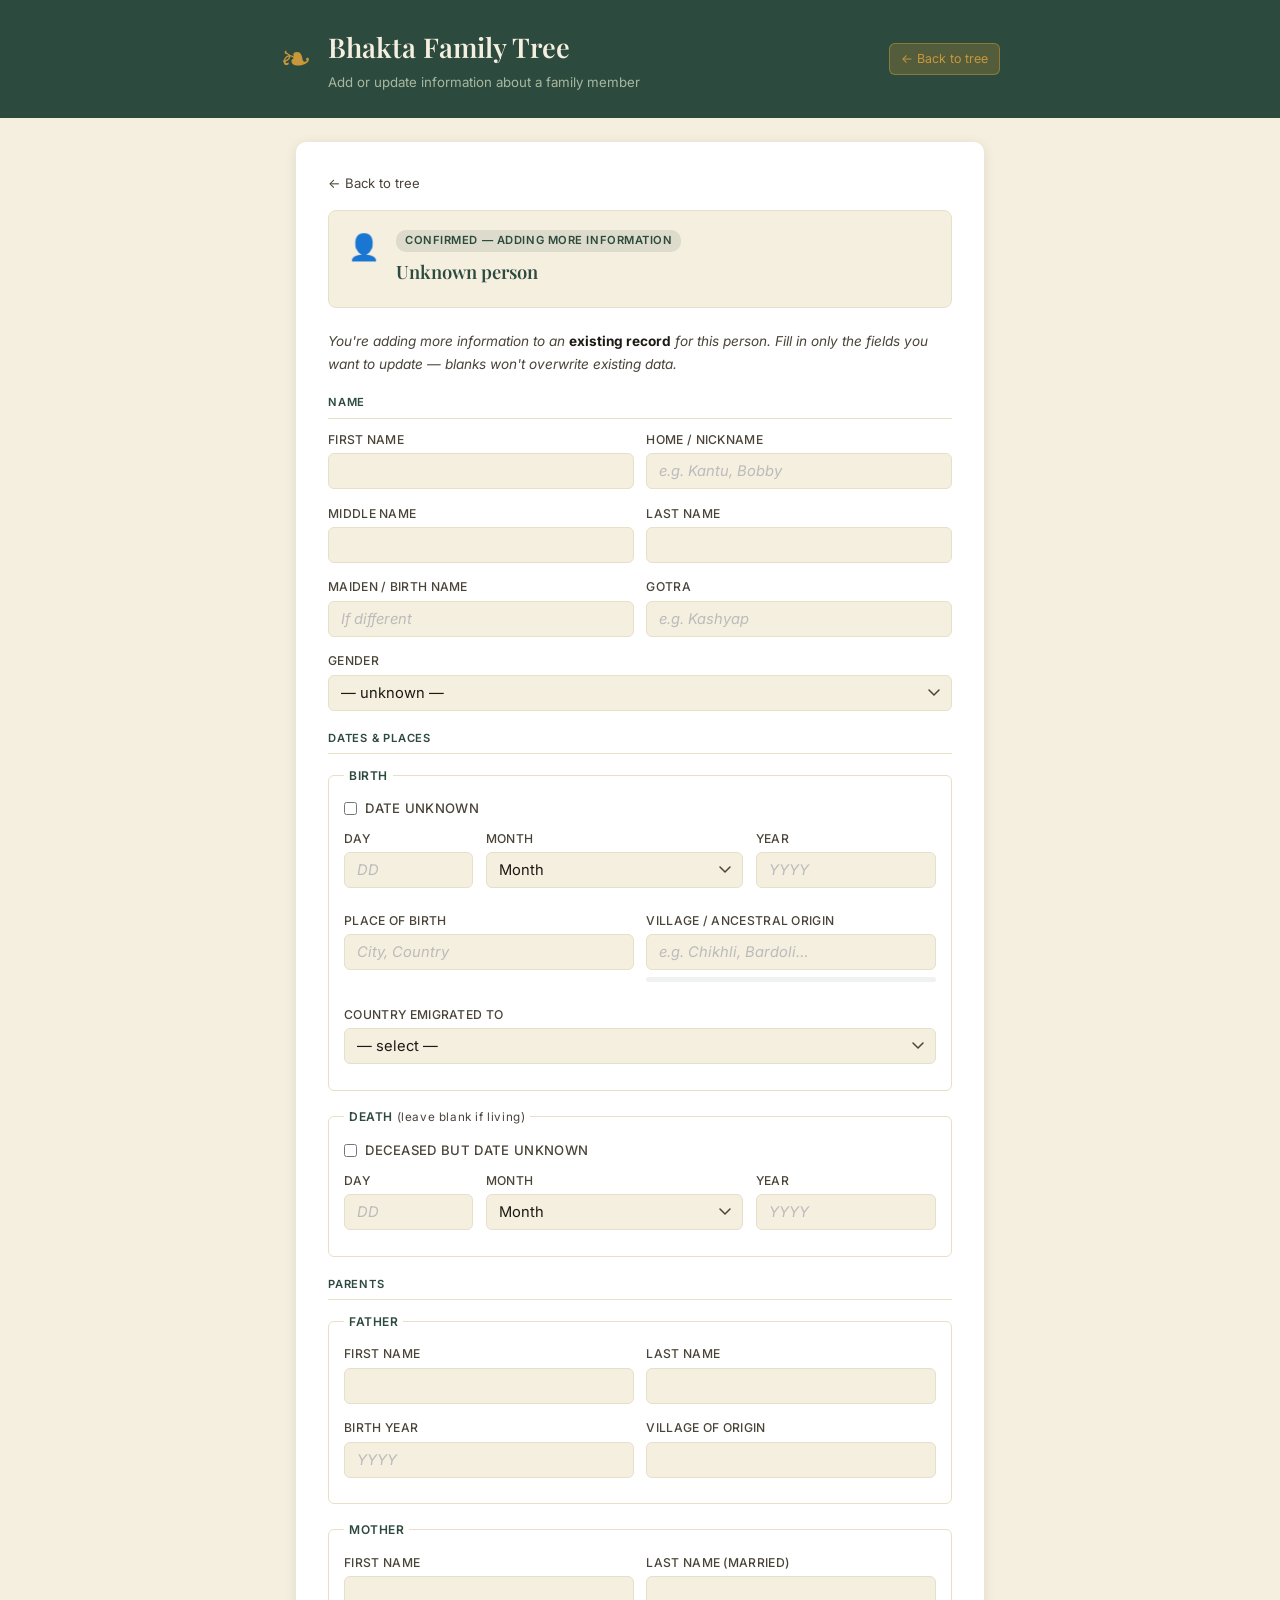
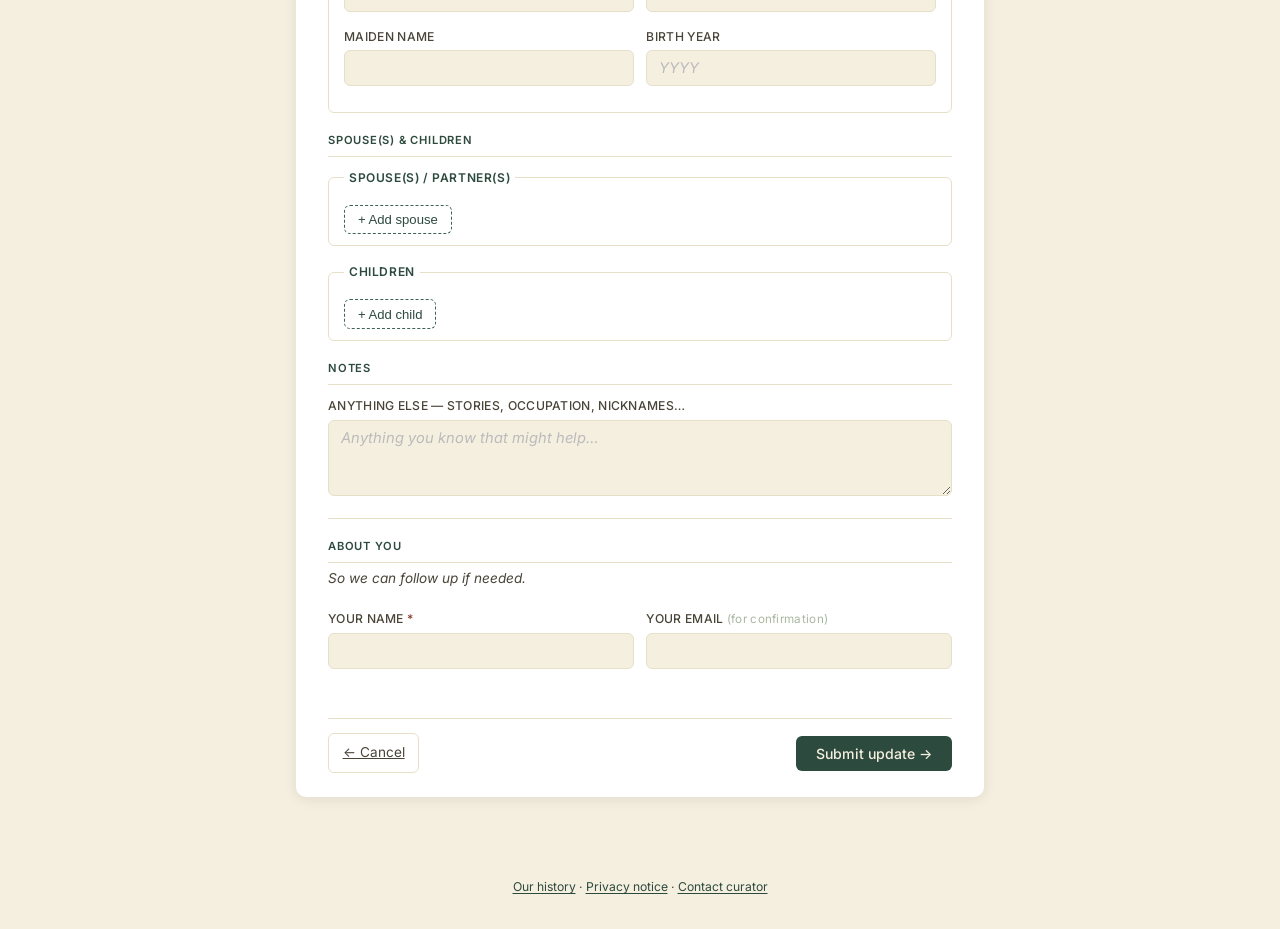
==== add.html @ 4491ba16 "update viewer features" ====
<!DOCTYPE html>
<html lang="en">
<head>
  <meta charset="UTF-8"/>
  <meta name="viewport" content="width=device-width,initial-scale=1.0"/>
  <title>Add Information — Bhakta Family Tree</title>
  <link rel="preconnect" href="https://fonts.googleapis.com"/>
  <link href="https://fonts.googleapis.com/css2?family=Playfair+Display:wght@400;600&family=Inter:wght@300;400;500&display=swap" rel="stylesheet"/>
  <link rel="stylesheet" href="css/style.css"/>
  <style>
    /* ── Add page overrides ── */
    .node-card {
      background: var(--parchment);
      border: 1px solid var(--parchment-d);
      border-radius: 8px;
      padding: 1rem 1.2rem;
      margin-bottom: 1.4rem;
      display: flex;
      align-items: flex-start;
      gap: 1rem;
    }
    .node-card-icon { font-size: 1.6rem; color: var(--gold); flex-shrink: 0; }
    .node-card-name {
      font-family: 'Playfair Display', serif;
      font-size: 1.15rem;
      font-weight: 600;
      color: var(--forest);
      margin-bottom: .25rem;
    }
    .node-card-meta { font-size: .8rem; color: var(--ink-soft); line-height: 1.6; }
    .node-card-badge {
      display: inline-block;
      font-size: .7rem;
      font-weight: 600;
      letter-spacing: .05em;
      text-transform: uppercase;
      padding: .15rem .55rem;
      border-radius: 10px;
      margin-bottom: .3rem;
    }
    .badge-stub     { background: var(--parchment-d); color: var(--ink-soft); }
    .badge-confirmed{ background: rgba(45,74,62,.12); color: var(--forest); }
    .section-intro {
      font-size: .85rem;
      color: var(--ink-soft);
      margin-bottom: 1.2rem;
      line-height: 1.65;
      font-style: italic;
    }
    .section-intro strong { color: var(--ink); font-style: normal; }
    .already-known {
      background: rgba(45,74,62,.05);
      border: 1px solid rgba(45,74,62,.15);
      border-radius: var(--radius);
      padding: .7rem .9rem;
      margin-bottom: 1.2rem;
      font-size: .8rem;
      color: var(--ink-soft);
    }
    .already-known .ak-title {
      font-size: .7rem;
      font-weight: 600;
      letter-spacing: .06em;
      text-transform: uppercase;
      color: var(--forest);
      margin-bottom: .4rem;
    }
    .ak-row { display: flex; gap: .5rem; margin-top: .2rem; }
    .ak-label { color: var(--mist); flex-shrink: 0; min-width: 80px; }
    .ak-val { color: var(--ink); }
    .submitter-section {
      border-top: 1px solid var(--parchment-d);
      margin-top: 1.4rem;
      padding-top: 1.2rem;
    }
    .section-divider {
      font-size: .7rem;
      font-weight: 600;
      letter-spacing: .07em;
      text-transform: uppercase;
      color: var(--forest);
      margin: 1.2rem 0 .7rem;
      padding-bottom: .35rem;
      border-bottom: 1px solid var(--parchment-d);
    }
    .back-link {
      display: inline-flex;
      align-items: center;
      gap: .4rem;
      font-size: .82rem;
      color: var(--ink-soft);
      text-decoration: none;
      margin-bottom: 1rem;
    }
    .back-link:hover { color: var(--forest); }
    .success-panel { text-align: center; padding: 3rem 1.5rem; }
    .success-glyph { font-size: 2.5rem; color: var(--gold); margin-bottom: .7rem; }
    .success-panel h2 { font-family: 'Playfair Display', serif; font-size: 1.4rem; color: var(--forest); margin-bottom: .6rem; }
    .success-panel p { color: var(--ink-soft); margin-bottom: 1.4rem; }
  </style>
</head>
<body>

<header class="site-header">
  <div class="header-inner">
    <div class="tree-glyph" aria-hidden="true">❧</div>
    <div class="header-text">
      <h1>Bhakta Family Tree</h1>
      <p class="header-sub">Add or update information about a family member</p>
    </div>
    <a class="btn-history" href="viewer.html">← Back to tree</a>
  </div>
</header>

<main>
<div class="form-shell">

  <!-- ── Main form ── -->
  <div id="phase-form" class="phase active">
    <a class="back-link" href="viewer.html">← Back to tree</a>

    <!-- Node being updated -->
    <div class="node-card" id="nodeCard">
      <div class="node-card-icon">👤</div>
      <div>
        <div id="nodeBadge" class="node-card-badge badge-stub">Stub / inferred</div>
        <div class="node-card-name" id="nodeName">Loading…</div>
        <div class="node-card-meta" id="nodeMeta"></div>
      </div>
    </div>

    <p class="section-intro" id="formIntro">
      Fill in whatever you know. Every field is optional.
      Your submission will be <strong>merged with what's already known</strong> about this person.
    </p>

    <!-- What's already known -->
    <div class="already-known" id="alreadyKnown" hidden>
      <div class="ak-title">Already in the tree</div>
      <div id="akRows"></div>
    </div>

    <form id="addForm" novalidate>

      <!-- Hidden fields carrying node identity -->
      <input type="hidden" id="mergeTargetNodeId"/>
      <input type="hidden" id="mergeTargetName"/>
      <input type="hidden" id="mergeRelKey"/>
      <input type="hidden" id="mergeRelBranch"/>
      <input type="hidden" id="mergeRelGeneration"/>

      <!-- ── Name ── -->
      <div class="section-divider">Name</div>
      <div class="field-row">
        <div class="field-group">
          <label for="aFirst">First name</label>
          <input type="text" id="aFirst" autocomplete="off"/>
        </div>
        <div class="field-group">
          <label for="aAlias">Home / nickname</label>
          <input type="text" id="aAlias" placeholder="e.g. Kantu, Bobby" autocomplete="off"/>
        </div>
      </div>
      <div class="field-row">
        <div class="field-group">
          <label for="aMiddle">Middle name</label>
          <input type="text" id="aMiddle" autocomplete="off"/>
        </div>
        <div class="field-group">
          <label for="aLast">Last name</label>
          <input type="text" id="aLast" autocomplete="off"/>
        </div>
      </div>
      <div class="field-row">
        <div class="field-group">
          <label for="aMaiden">Maiden / birth name</label>
          <input type="text" id="aMaiden" placeholder="If different" autocomplete="off"/>
        </div>
        <div class="field-group">
          <label for="aGotra">Gotra</label>
          <input type="text" id="aGotra" placeholder="e.g. Kashyap" list="gotra-list-add"/>
          <datalist id="gotra-list-add">
            <option value="Kashyap"/><option value="Vasishtha"/><option value="Bharadwaj"/>
            <option value="Atri"/><option value="Vishwamitra"/><option value="Jamadagni"/>
            <option value="Gautama"/><option value="Agastya"/><option value="Gargya"/>
            <option value="Kaundinya"/><option value="Shrivatsa"/><option value="Sandilya"/>
            <option value="Mudgala"/><option value="Shandilya"/><option value="Kapila"/>
          </datalist>
        </div>
      </div>
      <div class="field-group">
        <label for="aGender">Gender</label>
        <select id="aGender">
          <option value="">— unknown —</option>
          <option value="female">Female</option>
          <option value="male">Male</option>
          <option value="nonbinary">Non-binary</option>
          <option value="other">Other</option>
        </select>
      </div>

      <!-- ── Dates & places ── -->
      <div class="section-divider">Dates &amp; places</div>

      <fieldset class="date-fieldset">
        <legend>Birth</legend>
        <div class="unknown-row">
          <label class="unknown-check">
            <input type="checkbox" id="aDobUnknown" onchange="document.getElementById('aDobFields').hidden=this.checked"/>
            Date unknown
          </label>
        </div>
        <div id="aDobFields">
          <div class="field-row triple">
            <div class="field-group"><label>Day</label><input type="number" id="aDobDay" min="1" max="31" placeholder="DD"/></div>
            <div class="field-group"><label>Month</label>
              <select id="aDobMonth"><option value="">Month</option>
                <option value="01">January</option><option value="02">February</option>
                <option value="03">March</option><option value="04">April</option>
                <option value="05">May</option><option value="06">June</option>
                <option value="07">July</option><option value="08">August</option>
                <option value="09">September</option><option value="10">October</option>
                <option value="11">November</option><option value="12">December</option>
              </select>
            </div>
            <div class="field-group"><label>Year</label><input type="number" id="aDobYear" min="1800" max="2025" placeholder="YYYY"/></div>
          </div>
          <div class="field-row" style="margin-top:.5rem">
            <div class="field-group">
              <label>Place of birth</label>
              <input type="text" id="aBirthPlace" placeholder="City, Country"/>
            </div>
            <div class="field-group">
              <label>Village / ancestral origin</label>
              <input type="text" id="aVillageOrigin" placeholder="e.g. Chikhli, Bardoli…" autocomplete="off"/>
              <span id="aVillageOrigin-hint" class="village-hint" hidden></span>
            </div>
          </div>
          <div class="field-group" style="margin-top:.5rem">
            <label>Country emigrated to</label>
            <select id="aCountryEmigrated">
              <option value="">— select —</option>
              <optgroup label="Bhakta family countries">
                <option value="India">India (stayed / returned)</option>
                <option value="Kenya">Kenya</option>
                <option value="Uganda">Uganda</option>
                <option value="Tanzania">Tanzania</option>
                <option value="Zambia">Zambia</option>
                <option value="Malawi">Malawi</option>
                <option value="Zimbabwe">Zimbabwe</option>
                <option value="Mozambique">Mozambique</option>
                <option value="South Africa">South Africa</option>
                <option value="United Kingdom">United Kingdom</option>
                <option value="United States">United States</option>
                <option value="Canada">Canada</option>
                <option value="Australia">Australia</option>
                <option value="New Zealand">New Zealand</option>
              </optgroup>
              <optgroup label="Other">
                <option value="Myanmar">Myanmar (Burma)</option>
                <option value="Fiji">Fiji</option>
                <option value="Trinidad and Tobago">Trinidad and Tobago</option>
                <option value="Guyana">Guyana</option>
                <option value="Panama">Panama</option>
                <option value="Other">Other (add in notes)</option>
              </optgroup>
            </select>
          </div>
        </div>
      </fieldset>

      <fieldset class="date-fieldset">
        <legend>Death <span class="legend-hint">(leave blank if living)</span></legend>
        <div class="unknown-row">
          <label class="unknown-check">
            <input type="checkbox" id="aDodUnknown" onchange="document.getElementById('aDodFields').hidden=this.checked"/>
            Deceased but date unknown
          </label>
        </div>
        <div id="aDodFields">
          <div class="field-row triple">
            <div class="field-group"><label>Day</label><input type="number" id="aDodDay" min="1" max="31" placeholder="DD"/></div>
            <div class="field-group"><label>Month</label>
              <select id="aDodMonth"><option value="">Month</option>
                <option value="01">January</option><option value="02">February</option>
                <option value="03">March</option><option value="04">April</option>
                <option value="05">May</option><option value="06">June</option>
                <option value="07">July</option><option value="08">August</option>
                <option value="09">September</option><option value="10">October</option>
                <option value="11">November</option><option value="12">December</option>
              </select>
            </div>
            <div class="field-group"><label>Year</label><input type="number" id="aDodYear" min="1800" max="2025" placeholder="YYYY"/></div>
          </div>
        </div>
      </fieldset>

      <!-- ── Parents ── -->
      <div class="section-divider">Parents</div>
      <fieldset class="rel-fieldset">
        <legend>Father</legend>
        <div class="field-row">
          <div class="field-group"><label>First name</label><input type="text" id="aFatherFirst" autocomplete="off"/></div>
          <div class="field-group"><label>Last name</label><input type="text" id="aFatherLast" autocomplete="off"/></div>
        </div>
        <div class="field-row">
          <div class="field-group"><label>Birth year</label><input type="number" id="aFatherDOB" min="1800" max="2010" placeholder="YYYY"/></div>
          <div class="field-group"><label>Village of origin</label><input type="text" id="aFatherVillage" autocomplete="off"/></div>
        </div>
      </fieldset>
      <fieldset class="rel-fieldset">
        <legend>Mother</legend>
        <div class="field-row">
          <div class="field-group"><label>First name</label><input type="text" id="aMotherFirst" autocomplete="off"/></div>
          <div class="field-group"><label>Last name (married)</label><input type="text" id="aMotherLast" autocomplete="off"/></div>
        </div>
        <div class="field-row">
          <div class="field-group"><label>Maiden name</label><input type="text" id="aMotherMaiden" autocomplete="off"/></div>
          <div class="field-group"><label>Birth year</label><input type="number" id="aMotherDOB" min="1800" max="2010" placeholder="YYYY"/></div>
        </div>
      </fieldset>

      <!-- ── Spouse & children ── -->
      <div class="section-divider">Spouse(s) &amp; children</div>
      <fieldset class="rel-fieldset">
        <legend>Spouse(s) / partner(s)</legend>
        <div id="addSpouseList"></div>
        <button type="button" class="btn-add-rel" onclick="addDynRow('addSpouseList','addSpouse','Spouse name','addSpouseName','addSpouseDOB')">+ Add spouse</button>
      </fieldset>
      <fieldset class="rel-fieldset">
        <legend>Children</legend>
        <div id="addChildList"></div>
        <button type="button" class="btn-add-rel" onclick="addDynRow('addChildList','addChild',' Child\'s name','addChildName','addChildDOB')">+ Add child</button>
      </fieldset>

      <!-- ── Notes ── -->
      <div class="section-divider">Notes</div>
      <div class="field-group">
        <label for="aNotes">Anything else — stories, occupation, nicknames…</label>
        <textarea id="aNotes" rows="3" placeholder="Anything you know that might help…"></textarea>
      </div>

      <!-- ── Submitter ── -->
      <div class="submitter-section">
        <div class="section-divider" style="margin-top:0">About you</div>
        <p class="section-intro" style="margin-top:-.4rem">So we can follow up if needed.</p>
        <div class="field-row">
          <div class="field-group">
            <label for="aSubmitterName">Your name <span class="req">*</span></label>
            <input type="text" id="aSubmitterName" autocomplete="name"/>
            <span class="field-error" id="aSubmitterNameErr"></span>
          </div>
          <div class="field-group">
            <label for="aSubmitterEmail">Your email <span class="hint-label">(for confirmation)</span></label>
            <input type="email" id="aSubmitterEmail" autocomplete="email"/>
          </div>
        </div>
      </div>

      <div class="phase-nav" style="margin-top:1.2rem">
        <a class="btn-ghost" href="viewer.html">← Cancel</a>
        <button type="button" class="btn-primary" onclick="submitUpdate()">Submit update →</button>
      </div>

    </form>
  </div>

  <!-- ── Submitting ── -->
  <div id="phase-submitting" class="phase" hidden>
    <div class="submitting-inner">
      <div class="spinner"></div>
      <p>Sending update…</p>
    </div>
  </div>

  <!-- ── Success ── -->
  <div id="phase-success" class="phase" hidden>
    <div class="success-panel">
      <div class="success-glyph">✦</div>
      <h2>Update submitted</h2>
      <p id="successMsg">Your information will be merged into the tree on the next sync.</p>
      <div style="display:flex;gap:.6rem;justify-content:center;flex-wrap:wrap">
        <a class="btn-primary" href="viewer.html">Back to tree</a>
        <button class="btn-secondary" onclick="resetForm()">Add another update</button>
      </div>
    </div>
  </div>

</div>
</main>

<footer class="site-footer">
  <p>
    <a href="history.html" target="_blank" rel="noopener">Our history</a> ·
    <a href="PRIVACY.md" target="_blank" rel="noopener">Privacy notice</a> ·
    <a href="mailto:bhakta.family.tree@gmail.com">Contact curator</a>
  </p>
</footer>

<script src="js/relations.js"></script>
<script src="js/villages.js"></script>
<script src="js/storage.js"></script>
<script>
// ── Parse URL params ──────────────────────────────────────────
const params = new URLSearchParams(window.location.search);
const NODE_ID   = params.get('node')   || '';
const NODE_NAME = params.get('name')   || '';
const NODE_DOB  = params.get('dob')    || '';
const NODE_VILLAGE = params.get('village') || '';
const NODE_BRANCH  = params.get('branch')  || '';
const NODE_REL     = params.get('rel')     || '';
const NODE_GEN     = params.get('gen')     || '';
const IS_STUB   = params.get('stub')   === '1';

// ── Phase helpers ─────────────────────────────────────────────
function showPhase(id) {
  document.querySelectorAll('.phase').forEach(p => { p.hidden = true; p.classList.remove('active'); });
  const el = document.getElementById(id);
  el.hidden = false; el.classList.add('active');
  window.scrollTo({ top: 0, behavior: 'smooth' });
}

// ── Init ──────────────────────────────────────────────────────
window.addEventListener('DOMContentLoaded', () => {
  // Set hidden fields
  document.getElementById('mergeTargetNodeId').value   = NODE_ID;
  document.getElementById('mergeTargetName').value     = NODE_NAME;
  document.getElementById('mergeRelKey').value         = NODE_REL;
  document.getElementById('mergeRelBranch').value      = NODE_BRANCH;
  document.getElementById('mergeRelGeneration').value  = NODE_GEN;

  // Node card
  const nameEl = document.getElementById('nodeName');
  nameEl.textContent = NODE_NAME || 'Unknown person';
  const badge = document.getElementById('nodeBadge');
  if (IS_STUB) {
    badge.textContent = 'Stub — inferred from other submissions';
    badge.className   = 'node-card-badge badge-stub';
  } else {
    badge.textContent = 'Confirmed — adding more information';
    badge.className   = 'node-card-badge badge-confirmed';
  }

  // Meta line
  const metaParts = [];
  if (NODE_DOB)    metaParts.push(`b. ${NODE_DOB}`);
  if (NODE_VILLAGE) metaParts.push(NODE_VILLAGE);
  if (NODE_BRANCH)  metaParts.push(NODE_BRANCH + ' side');
  document.getElementById('nodeMeta').textContent = metaParts.join(' · ');

  // Already known panel
  const akRows = [];
  if (NODE_DOB)     akRows.push(['Born', NODE_DOB]);
  if (NODE_VILLAGE) akRows.push(['Village', NODE_VILLAGE]);
  if (NODE_BRANCH)  akRows.push(['Branch', NODE_BRANCH]);
  if (akRows.length) {
    const container = document.getElementById('akRows');
    akRows.forEach(([label, val]) => {
      const row = document.createElement('div');
      row.className = 'ak-row';
      row.innerHTML = `<span class="ak-label">${label}</span><span class="ak-val">${val}</span>`;
      container.appendChild(row);
    });
    document.getElementById('alreadyKnown').hidden = false;
  }

  // Intro text
  document.getElementById('formIntro').innerHTML = IS_STUB
    ? `This person was <strong>inferred</strong> from another submission — fill in what you know to confirm them in the tree.`
    : `You're adding more information to an <strong>existing record</strong> for ${NODE_NAME || 'this person'}. Fill in only the fields you want to update — blanks won't overwrite existing data.`;

  // Pre-fill name from URL
  if (NODE_NAME) {
    const parts = NODE_NAME.trim().split(' ');
    if (parts.length >= 2) {
      document.getElementById('aFirst').value = parts[0];
      document.getElementById('aLast').value  = parts[parts.length - 1];
      if (parts.length === 3) document.getElementById('aMiddle').value = parts[1];
    } else {
      document.getElementById('aFirst').value = NODE_NAME;
    }
  }

  // Village autocomplete
  const vEl = document.getElementById('aVillageOrigin');
  if (vEl && typeof attachVillageAutocomplete === 'function') {
    attachVillageAutocomplete(vEl);
  }
});

// ── Dynamic rows ──────────────────────────────────────────────
let dynCounters = {};
function addDynRow(listId, prefix, placeholder, nameField, dobField) {
  dynCounters[prefix] = (dynCounters[prefix] || 0) + 1;
  const rowId = `${prefix}-${dynCounters[prefix]}`;
  const row = document.createElement('div');
  row.className = 'dyn-row'; row.id = rowId;
  row.innerHTML = `
    <div class="field-group"><label>Full name</label>
      <input type="text" name="${nameField}[]" placeholder="${placeholder}"/></div>
    <div class="field-group"><label>Birth year</label>
      <input type="number" name="${dobField}[]" min="1800" max="2025" placeholder="YYYY"/></div>
    <button type="button" class="btn-remove-rel"
      onclick="document.getElementById('${rowId}').remove()" aria-label="Remove">✕</button>`;
  document.getElementById(listId).appendChild(row);
}

// ── Collect & submit ──────────────────────────────────────────
function v(id) { return (document.getElementById(id)?.value || '').trim(); }

function buildDate(day, month, year) {
  if (!year) return '';
  if (month && day) return `${String(day).padStart(2,'0')}/${month}/${year}`;
  if (month) return `${month}/${year}`;
  return year;
}

function collectSpouses() {
  return Array.from(document.querySelectorAll('[name="addSpouseName[]"]'))
    .map((el, i) => ({ name: el.value.trim()||null, dob: document.querySelectorAll('[name="addSpouseDOB[]"]')[i]?.value.trim()||null }))
    .filter(s => s.name || s.dob);
}

function collectChildren() {
  return Array.from(document.querySelectorAll('[name="addChildName[]"]'))
    .map((el, i) => ({ name: el.value.trim()||null, dob: document.querySelectorAll('[name="addChildDOB[]"]')[i]?.value.trim()||null }))
    .filter(c => c.name || c.dob);
}

async function submitUpdate() {
  const submitterName = v('aSubmitterName');
  if (!submitterName) {
    document.getElementById('aSubmitterNameErr').textContent = 'Required';
    document.getElementById('aSubmitterName').classList.add('invalid');
    return;
  }
  document.getElementById('aSubmitterNameErr').textContent = '';
  document.getElementById('aSubmitterName').classList.remove('invalid');

  showPhase('phase-submitting');

  const dob = document.getElementById('aDobUnknown').checked
    ? null : buildDate(v('aDobDay'), v('aDobMonth'), v('aDobYear')) || null;
  const dod = document.getElementById('aDodUnknown').checked
    ? null : buildDate(v('aDodDay'), v('aDodMonth'), v('aDodYear')) || null;

  const data = {
    // Merge target — tells collate.py to merge directly
    merge_target_node_id: document.getElementById('mergeTargetNodeId').value,
    merge_target_name:    document.getElementById('mergeTargetName').value,
    is_node_update:       true,

    // Identity
    firstName:    v('aFirst')   || null,
    alias:        v('aAlias')   || null,
    middleName:   v('aMiddle')  || null,
    lastName:     v('aLast')    || null,
    maidenName:   v('aMaiden')  || null,
    gotra:        v('aGotra')   || null,
    gender:       v('aGender')  || null,

    // Relationship context (from URL)
    relationKey:        document.getElementById('mergeRelKey').value || null,
    relationBranch:     document.getElementById('mergeRelBranch').value || null,
    relationGeneration: document.getElementById('mergeRelGeneration').value
                          ? Number(document.getElementById('mergeRelGeneration').value) : null,

    // Dates & places
    dob, dobUnknown: document.getElementById('aDobUnknown').checked,
    birthPlace:   v('aBirthPlace')       || null,
    villageOrigin: v('aVillageOrigin')   || null,
    countryEmigrated: v('aCountryEmigrated') || null,
    dod, dodUnknown: document.getElementById('aDodUnknown').checked,

    // Parents
    father: {
      firstName: v('aFatherFirst') || null,
      lastName:  v('aFatherLast')  || null,
      dob:       v('aFatherDOB')   || null,
      village:   v('aFatherVillage') || null,
    },
    mother: {
      firstName:  v('aMotherFirst')  || null,
      lastName:   v('aMotherLast')   || null,
      maidenName: v('aMotherMaiden') || null,
      dob:        v('aMotherDOB')    || null,
    },

    spouses:  collectSpouses(),
    children: collectChildren(),
    notes:    v('aNotes') || null,

    // Submitter
    submitterName:  submitterName,
    submitterEmail: v('aSubmitterEmail') || null,
    submittedAt:    new Date().toISOString(),
    isStub:         false,

    // Anchor = the node being updated
    anchorFirstName: document.getElementById('mergeTargetName').value.split(' ')[0] || '',
    anchorLastName:  document.getElementById('mergeTargetName').value.split(' ').slice(-1)[0] || '',
  };

  try {
    await submitToSheets(data);
    document.getElementById('successMsg').textContent =
      `Update for ${data.merge_target_name || 'this person'} received. It will be merged into the tree on the next sync.`;
    showPhase('phase-success');
  } catch(e) {
    alert('Something went wrong — please try again.\n\n' + e.message);
    showPhase('phase-form');
  }
}

function resetForm() {
  window.location.href = 'add.html';
}
</script>
</body>
</html>
---- css/style.css ----
/* Family Tree v4 — Full stylesheet */
:root {
  --parchment:#F5EFE0; --parchment-d:#E8DFC8;
  --ink:#1C1A14; --ink-soft:#4A4438;
  --forest:#2D4A3E; --forest-l:#3D6254;
  --rust:#8B3A2A; --rust-l:#B04E3A;
  --gold:#C8973A; --mist:#A8B8A0;
  --error:#C0392B; --success:#1D9E75;
  --radius:6px; --shadow:0 2px 14px rgba(28,26,20,.09); --t:.17s ease;
}
*,*::before,*::after{box-sizing:border-box;margin:0;padding:0}
body{font-family:'Inter',sans-serif;font-size:15px;line-height:1.6;color:var(--ink);background:var(--parchment);min-height:100vh}

/* Header */
.site-header{background:var(--forest);color:var(--parchment);padding:1.6rem 1.4rem}
.header-inner{max-width:720px;margin:0 auto;display:flex;align-items:center;gap:1rem}
.tree-glyph{font-size:2.4rem;color:var(--gold);flex-shrink:0}
.header-text{flex:1}
h1{font-family:'Playfair Display',serif;font-size:1.7rem;font-weight:600;color:var(--parchment)}
.header-sub{font-size:.83rem;color:var(--mist);margin-top:.15rem}
.btn-lang{background:rgba(255,255,255,.12);border:1px solid rgba(255,255,255,.25);color:var(--parchment);border-radius:var(--radius);padding:.3rem .7rem;font-size:.78rem;cursor:pointer;transition:background var(--t)}
.btn-lang:hover{background:rgba(255,255,255,.2)}
.btn-history{background:rgba(200,151,58,.25);border:1px solid rgba(200,151,58,.5);color:var(--gold);border-radius:var(--radius);padding:.3rem .7rem;font-size:.78rem;text-decoration:none;white-space:nowrap;transition:background var(--t)}
.btn-history:hover{background:rgba(200,151,58,.4)}

/* Shell */
main{max-width:720px;margin:1.5rem auto 4rem;padding:0 1rem}
.form-shell{background:#fff;border-radius:10px;box-shadow:var(--shadow);overflow:hidden}

/* Phases */
.phase{display:none;padding:1.8rem 2rem 1.5rem;animation:fadeIn .2s ease}
.phase.active{display:block}
.phase[hidden]{display:none !important}
@keyframes fadeIn{from{opacity:0;transform:translateY(5px)}to{opacity:1;transform:none}}
.phase-eyebrow{font-size:.7rem;font-weight:500;letter-spacing:.08em;text-transform:uppercase;color:var(--forest);margin-bottom:.3rem}
.phase-title{font-family:'Playfair Display',serif;font-size:1.35rem;font-weight:600;color:var(--ink);margin-bottom:.45rem}
.phase-desc{font-size:.86rem;color:var(--ink-soft);margin-bottom:1.4rem}
.phase-header{margin-bottom:1.3rem}
.phase-nav{display:flex;justify-content:space-between;align-items:center;margin-top:1.6rem;padding-top:.9rem;border-top:.5px solid var(--parchment-d)}

/* Fields */
.field-group{display:flex;flex-direction:column;gap:.25rem;margin-bottom:.9rem}
.field-row{display:grid;grid-template-columns:1fr 1fr;gap:.8rem}
.field-row.triple{grid-template-columns:1fr 2fr 1.4fr}
label{font-size:.76rem;font-weight:500;color:var(--ink-soft);letter-spacing:.025em;text-transform:uppercase}
.hint-label{text-transform:none;font-weight:400;font-size:.73rem;color:var(--mist)}
.req{color:var(--rust)}
.field-hint{font-size:.73rem;color:var(--mist);margin-top:.1rem;font-style:italic}
input[type=text],input[type=email],input[type=number],select,textarea{
  padding:.5rem .75rem;border:1px solid var(--parchment-d);border-radius:var(--radius);
  font-family:'Inter',sans-serif;font-size:.92rem;color:var(--ink);background:var(--parchment);
  transition:border-color var(--t),box-shadow var(--t);width:100%}
input::placeholder,textarea::placeholder{color:#bbb;font-style:italic}
input:focus,select:focus,textarea:focus{outline:none;border-color:var(--forest);box-shadow:0 0 0 3px rgba(45,74,62,.1);background:#fff}
input.invalid{border-color:var(--error)}
.field-error{font-size:.75rem;color:var(--error);min-height:1em}
textarea{resize:vertical;min-height:76px}
select{cursor:pointer;appearance:none;background-image:url("data:image/svg+xml,%3Csvg xmlns='http://www.w3.org/2000/svg' width='12' height='8'%3E%3Cpath d='M1 1l5 5 5-5' stroke='%234A4438' stroke-width='1.5' fill='none' stroke-linecap='round'/%3E%3C/svg%3E");background-repeat:no-repeat;background-position:right .7rem center;padding-right:1.8rem}
fieldset{border:1px solid var(--parchment-d);border-radius:var(--radius);padding:.85rem .95rem .7rem;margin-bottom:1rem}
legend{font-size:.75rem;font-weight:600;text-transform:uppercase;letter-spacing:.05em;color:var(--forest);padding:0 .3rem}
.legend-hint{font-weight:400;text-transform:none;font-size:.73rem;color:var(--ink-soft)}

/* Buttons */
.btn-primary{font-family:'Inter',sans-serif;font-size:.88rem;font-weight:500;padding:.55rem 1.25rem;border-radius:var(--radius);border:none;cursor:pointer;background:var(--forest);color:var(--parchment);transition:background var(--t)}
.btn-primary:hover:not(:disabled){background:var(--forest-l)}
.btn-primary:disabled{opacity:.5;cursor:not-allowed}
.btn-secondary{font-family:'Inter',sans-serif;font-size:.88rem;font-weight:500;padding:.55rem 1.25rem;border-radius:var(--radius);border:1px solid var(--forest);cursor:pointer;background:transparent;color:var(--forest);transition:background var(--t)}
.btn-secondary:hover{background:rgba(45,74,62,.07)}
.btn-ghost{font-family:'Inter',sans-serif;font-size:.85rem;padding:.5rem .85rem;border-radius:var(--radius);border:1px solid var(--parchment-d);cursor:pointer;background:none;color:var(--ink-soft);transition:border-color var(--t),color var(--t)}
.btn-ghost:hover{border-color:var(--forest);color:var(--forest)}
.btn-sm{font-size:.8rem;padding:.36rem .7rem}

/* Anchor card */
.anchor-card{background:var(--parchment);border:1px solid var(--parchment-d);border-radius:8px;padding:1.2rem 1.3rem;margin-bottom:1.3rem}
.mode-toggle{margin-top:1rem}
.toggle-label{font-size:.84rem;color:var(--ink-soft);margin-bottom:.5rem}
.mode-pills{display:flex;gap:.5rem;flex-wrap:wrap}
.mode-pill{font-family:'Inter',sans-serif;font-size:.82rem;font-weight:500;padding:.42rem .95rem;border-radius:20px;border:1px solid var(--parchment-d);background:#fff;color:var(--ink-soft);cursor:pointer;transition:all var(--t)}
.mode-pill.active{background:var(--forest);color:var(--parchment);border-color:var(--forest)}
#proxy-panel{margin-top:.9rem;padding-top:.9rem;border-top:1px dashed var(--parchment-d)}
.proxy-hint{font-size:.82rem;color:var(--ink-soft);margin-bottom:.7rem;font-style:italic}
.self-submit-panel{margin-top:.9rem;padding:.7rem .9rem;background:rgba(45,74,62,.05);border:1px solid rgba(45,74,62,.18);border-radius:var(--radius)}
.self-submit-check{display:flex;align-items:center;gap:.55rem;cursor:pointer;font-size:.88rem;color:var(--ink);font-weight:500}
.self-submit-check input{cursor:pointer;accent-color:var(--forest);width:16px;height:16px;flex-shrink:0}
.self-submit-hint{font-size:.78rem;color:var(--ink-soft);margin-top:.35rem;padding-left:1.5rem;font-style:italic}

/* Session */
.session-header{display:flex;justify-content:space-between;align-items:flex-start;margin-bottom:1.2rem;gap:.8rem}
.session-header-actions{flex-shrink:0;padding-top:.2rem}
.added-tray{margin-bottom:1.1rem}
.tray-label{font-size:.69rem;font-weight:500;letter-spacing:.06em;text-transform:uppercase;color:var(--ink-soft);margin-bottom:.5rem}
.added-list{display:flex;flex-direction:column;gap:.4rem}
.person-chip{display:flex;align-items:center;gap:.7rem;padding:.55rem .8rem;background:var(--parchment);border:1px solid var(--parchment-d);border-radius:var(--radius);font-size:.85rem}
.person-chip.is-stub{opacity:.75;border-style:dashed}
.chip-name{font-weight:500;flex:1}
.chip-stub-label{font-size:.72rem;color:var(--ink-soft);font-style:italic}
.chip-rel{font-size:.75rem;color:var(--forest);background:rgba(45,74,62,.09);padding:.15rem .55rem;border-radius:10px;white-space:nowrap}
.chip-edit{background:none;border:none;cursor:pointer;color:var(--ink-soft);font-size:.78rem;padding:.15rem .35rem;border-radius:4px}
.chip-edit:hover{color:var(--rust)}

/* Stub quick-add */
.stub-quick{margin-bottom:1rem}
.stub-details{border:1px dashed var(--parchment-d);border-radius:var(--radius)}
.stub-summary{padding:.6rem .85rem;font-size:.84rem;color:var(--ink-soft);cursor:pointer;list-style:none;user-select:none}
.stub-summary::-webkit-details-marker{display:none}
.stub-body{padding:.7rem .85rem;border-top:1px dashed var(--parchment-d)}
.stub-hint{font-size:.8rem;color:var(--ink-soft);margin-bottom:.7rem;font-style:italic}
.stub-row{display:flex;gap:.6rem;align-items:flex-end;flex-wrap:wrap}

/* Add prompt */
.add-prompt{border:1.5px dashed var(--parchment-d);border-radius:8px;padding:1.4rem;text-align:center;margin-bottom:1.1rem}
.add-prompt-text{font-size:.88rem;color:var(--ink-soft);margin-bottom:.8rem}
.btn-add-person{font-family:'Inter',sans-serif;font-size:.9rem;font-weight:500;padding:.58rem 1.3rem;border-radius:var(--radius);border:none;cursor:pointer;background:var(--rust);color:#fff;transition:background var(--t)}
.btn-add-person:hover{background:var(--rust-l)}

/* Sub-sections */
.progress-bar{height:3px;background:var(--parchment-d);margin-bottom:1.3rem}
.progress-fill{height:100%;background:linear-gradient(90deg,var(--forest),var(--gold));width:20%;transition:width .3s ease}
.sub{display:none;animation:fadeIn .2s ease}
.sub.active{display:block}
.sub-label{font-family:'Playfair Display',serif;font-size:1.1rem;font-weight:600;color:var(--forest);margin-bottom:.8rem;padding-bottom:.4rem;border-bottom:1px solid var(--parchment-d)}
.anchor-inline{color:var(--rust)}
.sub-hint{font-size:.82rem;color:var(--ink-soft);margin-bottom:.9rem;font-style:italic}
.sub-nav{display:flex;justify-content:space-between;align-items:center;margin-top:1.3rem;padding-top:.8rem;border-top:.5px solid var(--parchment-d)}
.save-nav{flex-wrap:wrap;gap:.5rem}
.save-btns{display:flex;gap:.5rem;flex-wrap:wrap}
.person-form-header{margin-bottom:.9rem}
.back-btn{margin-bottom:.6rem;display:inline-flex;align-items:center;gap:.3rem}

/* Relation picker */
.rel-fastpath{display:grid;grid-template-columns:repeat(3,1fr);gap:.45rem;margin-bottom:.6rem}
.rel-card{border:1px solid var(--parchment-d);border-radius:var(--radius);padding:.6rem .7rem;cursor:pointer;background:var(--parchment);transition:border-color var(--t),background var(--t);user-select:none}
.rel-card:hover{border-color:var(--forest);background:rgba(45,74,62,.04)}
.rel-card.selected{border-color:var(--forest);background:rgba(45,74,62,.1)}
.rc-term{font-size:.88rem;font-weight:500;color:var(--ink)}
.rel-card.selected .rc-term{color:var(--forest)}
.rc-gu{font-size:.75rem;color:var(--forest);opacity:.8}
.rc-gloss{font-size:.72rem;color:var(--ink-soft);margin-top:1px}
.branch-dot{display:inline-block;width:7px;height:7px;border-radius:50%;margin-right:3px;vertical-align:middle}
.dot-m{background:#1D9E75}.dot-p{background:#185FA5}.dot-i{background:#BA7517}.dot-d{background:#888780}
.btn-show-more{background:none;border:none;font-size:.8rem;color:var(--forest);cursor:pointer;padding:.3rem 0;text-decoration:underline;text-underline-offset:2px}
.rel-grid-full{margin-top:.7rem;display:flex;flex-direction:column;gap:.9rem}
.rel-group-head{font-size:.7rem;font-weight:600;letter-spacing:.06em;text-transform:uppercase;color:var(--ink-soft);margin-bottom:.4rem}
.rel-group-sub{font-weight:400;font-size:.69rem;color:var(--mist);margin-left:.3rem}
.rel-group-cards{display:grid;grid-template-columns:repeat(auto-fill,minmax(140px,1fr));gap:.4rem}
.inferred-box{display:flex;align-items:center;gap:.6rem;background:rgba(45,74,62,.06);border:1px solid rgba(45,74,62,.18);border-radius:var(--radius);padding:.55rem .8rem;font-size:.82rem;color:var(--forest);margin-top:.7rem}
.inferred-icon{font-style:normal;flex-shrink:0}

/* Dynamic rows */
.dyn-row{display:grid;grid-template-columns:1fr 1fr auto;gap:.5rem;align-items:end;margin-bottom:.55rem}
.dyn-row .field-group{margin:0}
.btn-remove-rel{background:none;border:1px solid var(--parchment-d);border-radius:var(--radius);color:var(--rust);cursor:pointer;padding:.44rem .58rem;transition:background var(--t),color var(--t)}
.btn-remove-rel:hover{background:var(--rust);color:#fff;border-color:var(--rust)}
.btn-add-rel{background:none;border:1px dashed var(--forest-l);border-radius:var(--radius);color:var(--forest);cursor:pointer;font-size:.82rem;font-weight:500;padding:.4rem .8rem;margin-top:.25rem;transition:background var(--t)}
.btn-add-rel:hover{background:rgba(45,74,62,.07)}

/* Unknown checkbox */
.unknown-row{margin-bottom:.6rem}
.unknown-check{display:flex;align-items:center;gap:.5rem;font-size:.82rem;color:var(--ink-soft);cursor:pointer}
.unknown-check input{cursor:pointer;accent-color:var(--forest)}

/* Village hint */
.village-hint{font-size:.74rem;color:var(--forest);background:rgba(45,74,62,.07);border-radius:4px;padding:.18rem .5rem;display:block;margin-top:.15rem}

/* Person summary */
.person-summary{background:var(--parchment);border:1px solid var(--parchment-d);border-radius:var(--radius);padding:.75rem .9rem;font-size:.83rem;color:var(--ink-soft);margin-bottom:.5rem;line-height:1.75}
.person-summary strong{color:var(--ink);font-weight:500}
.person-summary:empty{display:none}

/* Shift anchor */
.shift-list{display:flex;flex-direction:column;gap:.4rem;margin-bottom:.9rem}
.shift-card{display:flex;align-items:center;gap:.7rem;padding:.62rem .9rem;border:1px solid var(--parchment-d);border-radius:var(--radius);cursor:pointer;background:var(--parchment);transition:border-color var(--t),background var(--t)}
.shift-card:hover,.shift-card.selected{border-color:var(--forest);background:rgba(45,74,62,.07)}
.shift-card-name{font-weight:500;flex:1}
.shift-card-meta{font-size:.76rem;color:var(--ink-soft)}
.shift-or{font-size:.76rem;color:var(--ink-soft);text-align:center;margin:.7rem 0;position:relative}
.shift-or::before,.shift-or::after{content:'';position:absolute;top:50%;width:38%;height:.5px;background:var(--parchment-d)}
.shift-or::before{left:0}.shift-or::after{right:0}

/* Submitting / Success */
.submitting-inner{display:flex;flex-direction:column;align-items:center;gap:1rem;padding:2.5rem;text-align:center;color:var(--ink-soft);font-size:.88rem}
.spinner{width:30px;height:30px;border:2.5px solid var(--parchment-d);border-top-color:var(--forest);border-radius:50%;animation:spin .7s linear infinite}
@keyframes spin{to{transform:rotate(360deg)}}
.success-panel{text-align:center;padding:2.5rem 1.5rem}
.success-glyph{font-size:2rem;color:var(--gold);margin-bottom:.7rem}
.success-panel h2{font-family:'Playfair Display',serif;font-size:1.45rem;color:var(--forest);margin-bottom:.55rem}
.success-panel p{color:var(--ink-soft);margin-bottom:1.3rem}

/* Skip row */
.skip-row{text-align:center;padding:.6rem 0 .2rem}
.btn-skip{background:none;border:none;font-size:.82rem;color:var(--ink-soft);cursor:pointer;text-decoration:underline;text-underline-offset:2px}
.btn-skip:hover{color:var(--forest)}

/* Footer */
.site-footer {
  max-width: 720px;
  margin: 0 auto;
  padding: 1rem 1rem 2rem;
  text-align: center;
  font-size: 0.76rem;
  color: var(--ink-soft);
}
.site-footer a { color: var(--forest); text-decoration: underline; text-underline-offset: 2px; }
.site-footer a:hover { color: var(--forest-l); }

/* Responsive */
@media(max-width:560px){
  .phase{padding:1.3rem 1rem 1.1rem}
  .field-row,.field-row.triple{grid-template-columns:1fr}
  .dyn-row{grid-template-columns:1fr auto}
  .rel-fastpath{grid-template-columns:1fr 1fr}
  .rel-group-cards{grid-template-columns:1fr 1fr}
  .save-btns{flex-direction:column}
  .session-header{flex-direction:column}
  .stub-row{flex-direction:column}
}
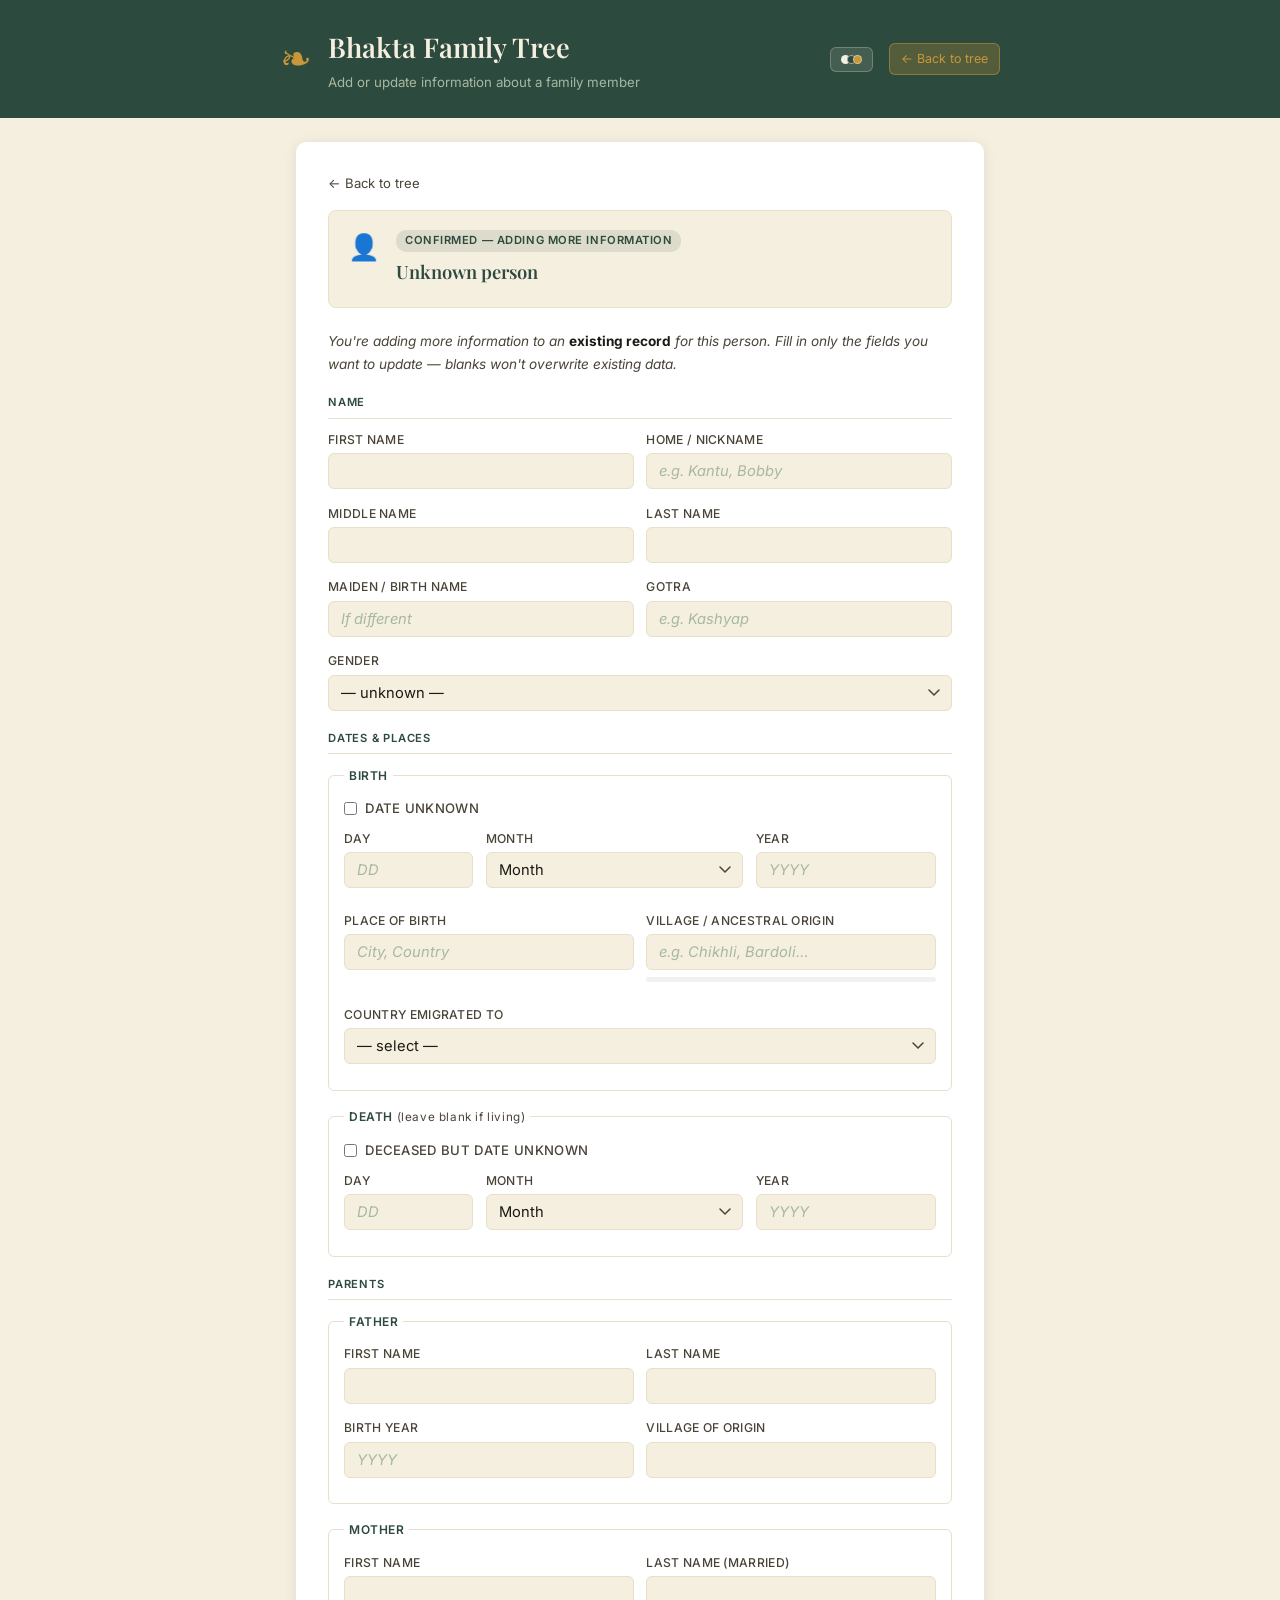
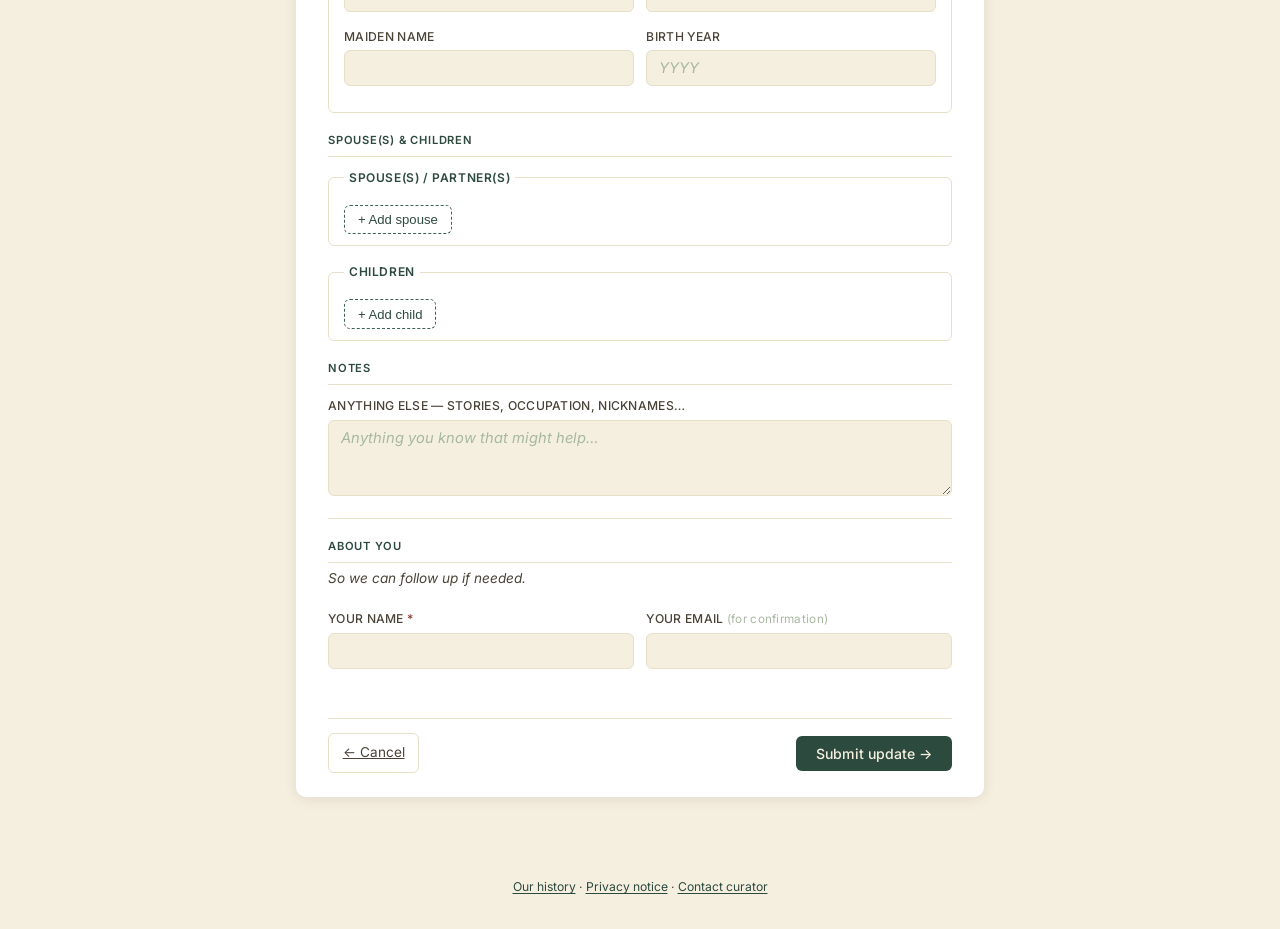
==== commit 5a1547c4: "Add customizable colour schemes with presets, swatches and hex input Adds js/theme.js, loaded on eve" ====
--- a/add.html
+++ b/add.html
@@ -3,7 +3,8 @@
 <head>
   <meta charset="UTF-8"/>
   <meta name="viewport" content="width=device-width,initial-scale=1.0"/>
-  <title>Add Information — Bhakta Family Tree</title>
+  <script src="js/theme.js"></script>
+  <title>Bhakta Family Tree Project — Add or Update a Person</title>
   <link rel="preconnect" href="https://fonts.googleapis.com"/>
   <link href="https://fonts.googleapis.com/css2?family=Playfair+Display:wght@400;600&family=Inter:wght@300;400;500&display=swap" rel="stylesheet"/>
   <link rel="stylesheet" href="css/style.css"/>
@@ -39,7 +40,7 @@
       margin-bottom: .3rem;
     }
     .badge-stub     { background: var(--parchment-d); color: var(--ink-soft); }
-    .badge-confirmed{ background: rgba(45,74,62,.12); color: var(--forest); }
+    .badge-confirmed{ background: color-mix(in srgb,var(--forest) 12%,transparent); color: var(--forest); }
     .section-intro {
       font-size: .85rem;
       color: var(--ink-soft);
@@ -49,8 +50,8 @@
     }
     .section-intro strong { color: var(--ink); font-style: normal; }
     .already-known {
-      background: rgba(45,74,62,.05);
-      border: 1px solid rgba(45,74,62,.15);
+      background: color-mix(in srgb,var(--forest) 5%,transparent);
+      border: 1px solid color-mix(in srgb,var(--forest) 15%,transparent);
       border-radius: var(--radius);
       padding: .7rem .9rem;
       margin-bottom: 1.2rem;
@@ -108,6 +109,7 @@
       <h1>Bhakta Family Tree</h1>
       <p class="header-sub">Add or update information about a family member</p>
     </div>
+    <span data-theme-slot></span>
     <a class="btn-history" href="viewer.html">← Back to tree</a>
   </div>
 </header>
--- a/css/style.css
+++ b/css/style.css
@@ -5,6 +5,7 @@
   --forest:#2D4A3E; --forest-l:#3D6254;
   --rust:#8B3A2A; --rust-l:#B04E3A;
   --gold:#C8973A; --mist:#A8B8A0;
+  --surface:#FFFFFF; --forest-bg:#2D4A3E; --on-primary:#F5EFE0; --on-primary-soft:#A8B8A0; --on-accent:#FFFFFF; --on-secondary:#FFFFFF;
   --error:#C0392B; --success:#1D9E75;
   --radius:6px; --shadow:0 2px 14px rgba(28,26,20,.09); --t:.17s ease;
 }
@@ -12,20 +13,20 @@
 body{font-family:'Inter',sans-serif;font-size:15px;line-height:1.6;color:var(--ink);background:var(--parchment);min-height:100vh}
 
 /* Header */
-.site-header{background:var(--forest);color:var(--parchment);padding:1.6rem 1.4rem}
+.site-header{background:var(--forest-bg);color:var(--on-primary);padding:1.6rem 1.4rem}
 .header-inner{max-width:720px;margin:0 auto;display:flex;align-items:center;gap:1rem}
 .tree-glyph{font-size:2.4rem;color:var(--gold);flex-shrink:0}
 .header-text{flex:1}
-h1{font-family:'Playfair Display',serif;font-size:1.7rem;font-weight:600;color:var(--parchment)}
-.header-sub{font-size:.83rem;color:var(--mist);margin-top:.15rem}
-.btn-lang{background:rgba(255,255,255,.12);border:1px solid rgba(255,255,255,.25);color:var(--parchment);border-radius:var(--radius);padding:.3rem .7rem;font-size:.78rem;cursor:pointer;transition:background var(--t)}
-.btn-lang:hover{background:rgba(255,255,255,.2)}
-.btn-history{background:rgba(200,151,58,.25);border:1px solid rgba(200,151,58,.5);color:var(--gold);border-radius:var(--radius);padding:.3rem .7rem;font-size:.78rem;text-decoration:none;white-space:nowrap;transition:background var(--t)}
-.btn-history:hover{background:rgba(200,151,58,.4)}
+h1{font-family:'Playfair Display',serif;font-size:1.7rem;font-weight:600;color:var(--on-primary)}
+.header-sub{font-size:.83rem;color:var(--on-primary-soft);margin-top:.15rem}
+.btn-lang{background:color-mix(in srgb,var(--on-primary) 12%,transparent);border:1px solid color-mix(in srgb,var(--on-primary) 25%,transparent);color:var(--on-primary);border-radius:var(--radius);padding:.3rem .7rem;font-size:.78rem;cursor:pointer;transition:background var(--t)}
+.btn-lang:hover{background:color-mix(in srgb,var(--on-primary) 20%,transparent)}
+.btn-history{background:color-mix(in srgb,var(--gold) 25%,transparent);border:1px solid color-mix(in srgb,var(--gold) 50%,transparent);color:var(--gold);border-radius:var(--radius);padding:.3rem .7rem;font-size:.78rem;text-decoration:none;white-space:nowrap;transition:background var(--t)}
+.btn-history:hover{background:color-mix(in srgb,var(--gold) 40%,transparent)}
 
 /* Shell */
 main{max-width:720px;margin:1.5rem auto 4rem;padding:0 1rem}
-.form-shell{background:#fff;border-radius:10px;box-shadow:var(--shadow);overflow:hidden}
+.form-shell{background:var(--surface);border-radius:10px;box-shadow:var(--shadow);overflow:hidden}
 
 /* Phases */
 .phase{display:none;padding:1.8rem 2rem 1.5rem;animation:fadeIn .2s ease}
@@ -50,8 +51,8 @@
   padding:.5rem .75rem;border:1px solid var(--parchment-d);border-radius:var(--radius);
   font-family:'Inter',sans-serif;font-size:.92rem;color:var(--ink);background:var(--parchment);
   transition:border-color var(--t),box-shadow var(--t);width:100%}
-input::placeholder,textarea::placeholder{color:#bbb;font-style:italic}
-input:focus,select:focus,textarea:focus{outline:none;border-color:var(--forest);box-shadow:0 0 0 3px rgba(45,74,62,.1);background:#fff}
+input::placeholder,textarea::placeholder{color:var(--mist);font-style:italic}
+input:focus,select:focus,textarea:focus{outline:none;border-color:var(--forest);box-shadow:0 0 0 3px color-mix(in srgb,var(--forest) 10%,transparent);background:var(--surface)}
 input.invalid{border-color:var(--error)}
 .field-error{font-size:.75rem;color:var(--error);min-height:1em}
 textarea{resize:vertical;min-height:76px}
@@ -61,11 +62,11 @@
 .legend-hint{font-weight:400;text-transform:none;font-size:.73rem;color:var(--ink-soft)}
 
 /* Buttons */
-.btn-primary{font-family:'Inter',sans-serif;font-size:.88rem;font-weight:500;padding:.55rem 1.25rem;border-radius:var(--radius);border:none;cursor:pointer;background:var(--forest);color:var(--parchment);transition:background var(--t)}
+.btn-primary{font-family:'Inter',sans-serif;font-size:.88rem;font-weight:500;padding:.55rem 1.25rem;border-radius:var(--radius);border:none;cursor:pointer;background:var(--forest-bg);color:var(--on-primary);transition:background var(--t)}
 .btn-primary:hover:not(:disabled){background:var(--forest-l)}
 .btn-primary:disabled{opacity:.5;cursor:not-allowed}
 .btn-secondary{font-family:'Inter',sans-serif;font-size:.88rem;font-weight:500;padding:.55rem 1.25rem;border-radius:var(--radius);border:1px solid var(--forest);cursor:pointer;background:transparent;color:var(--forest);transition:background var(--t)}
-.btn-secondary:hover{background:rgba(45,74,62,.07)}
+.btn-secondary:hover{background:color-mix(in srgb,var(--forest) 7%,transparent)}
 .btn-ghost{font-family:'Inter',sans-serif;font-size:.85rem;padding:.5rem .85rem;border-radius:var(--radius);border:1px solid var(--parchment-d);cursor:pointer;background:none;color:var(--ink-soft);transition:border-color var(--t),color var(--t)}
 .btn-ghost:hover{border-color:var(--forest);color:var(--forest)}
 .btn-sm{font-size:.8rem;padding:.36rem .7rem}
@@ -75,11 +76,11 @@
 .mode-toggle{margin-top:1rem}
 .toggle-label{font-size:.84rem;color:var(--ink-soft);margin-bottom:.5rem}
 .mode-pills{display:flex;gap:.5rem;flex-wrap:wrap}
-.mode-pill{font-family:'Inter',sans-serif;font-size:.82rem;font-weight:500;padding:.42rem .95rem;border-radius:20px;border:1px solid var(--parchment-d);background:#fff;color:var(--ink-soft);cursor:pointer;transition:all var(--t)}
-.mode-pill.active{background:var(--forest);color:var(--parchment);border-color:var(--forest)}
+.mode-pill{font-family:'Inter',sans-serif;font-size:.82rem;font-weight:500;padding:.42rem .95rem;border-radius:20px;border:1px solid var(--parchment-d);background:var(--surface);color:var(--ink-soft);cursor:pointer;transition:all var(--t)}
+.mode-pill.active{background:var(--forest-bg);color:var(--on-primary);border-color:var(--forest-bg)}
 #proxy-panel{margin-top:.9rem;padding-top:.9rem;border-top:1px dashed var(--parchment-d)}
 .proxy-hint{font-size:.82rem;color:var(--ink-soft);margin-bottom:.7rem;font-style:italic}
-.self-submit-panel{margin-top:.9rem;padding:.7rem .9rem;background:rgba(45,74,62,.05);border:1px solid rgba(45,74,62,.18);border-radius:var(--radius)}
+.self-submit-panel{margin-top:.9rem;padding:.7rem .9rem;background:color-mix(in srgb,var(--forest) 5%,transparent);border:1px solid color-mix(in srgb,var(--forest) 18%,transparent);border-radius:var(--radius)}
 .self-submit-check{display:flex;align-items:center;gap:.55rem;cursor:pointer;font-size:.88rem;color:var(--ink);font-weight:500}
 .self-submit-check input{cursor:pointer;accent-color:var(--forest);width:16px;height:16px;flex-shrink:0}
 .self-submit-hint{font-size:.78rem;color:var(--ink-soft);margin-top:.35rem;padding-left:1.5rem;font-style:italic}
@@ -94,7 +95,7 @@
 .person-chip.is-stub{opacity:.75;border-style:dashed}
 .chip-name{font-weight:500;flex:1}
 .chip-stub-label{font-size:.72rem;color:var(--ink-soft);font-style:italic}
-.chip-rel{font-size:.75rem;color:var(--forest);background:rgba(45,74,62,.09);padding:.15rem .55rem;border-radius:10px;white-space:nowrap}
+.chip-rel{font-size:.75rem;color:var(--forest);background:color-mix(in srgb,var(--forest) 9%,transparent);padding:.15rem .55rem;border-radius:10px;white-space:nowrap}
 .chip-edit{background:none;border:none;cursor:pointer;color:var(--ink-soft);font-size:.78rem;padding:.15rem .35rem;border-radius:4px}
 .chip-edit:hover{color:var(--rust)}
 
@@ -110,7 +111,7 @@
 /* Add prompt */
 .add-prompt{border:1.5px dashed var(--parchment-d);border-radius:8px;padding:1.4rem;text-align:center;margin-bottom:1.1rem}
 .add-prompt-text{font-size:.88rem;color:var(--ink-soft);margin-bottom:.8rem}
-.btn-add-person{font-family:'Inter',sans-serif;font-size:.9rem;font-weight:500;padding:.58rem 1.3rem;border-radius:var(--radius);border:none;cursor:pointer;background:var(--rust);color:#fff;transition:background var(--t)}
+.btn-add-person{font-family:'Inter',sans-serif;font-size:.9rem;font-weight:500;padding:.58rem 1.3rem;border-radius:var(--radius);border:none;cursor:pointer;background:var(--rust);color:var(--on-secondary);transition:background var(--t)}
 .btn-add-person:hover{background:var(--rust-l)}
 
 /* Sub-sections */
@@ -130,8 +131,8 @@
 /* Relation picker */
 .rel-fastpath{display:grid;grid-template-columns:repeat(3,1fr);gap:.45rem;margin-bottom:.6rem}
 .rel-card{border:1px solid var(--parchment-d);border-radius:var(--radius);padding:.6rem .7rem;cursor:pointer;background:var(--parchment);transition:border-color var(--t),background var(--t);user-select:none}
-.rel-card:hover{border-color:var(--forest);background:rgba(45,74,62,.04)}
-.rel-card.selected{border-color:var(--forest);background:rgba(45,74,62,.1)}
+.rel-card:hover{border-color:var(--forest);background:color-mix(in srgb,var(--forest) 4%,transparent)}
+.rel-card.selected{border-color:var(--forest);background:color-mix(in srgb,var(--forest) 10%,transparent)}
 .rc-term{font-size:.88rem;font-weight:500;color:var(--ink)}
 .rel-card.selected .rc-term{color:var(--forest)}
 .rc-gu{font-size:.75rem;color:var(--forest);opacity:.8}
@@ -143,16 +144,16 @@
 .rel-group-head{font-size:.7rem;font-weight:600;letter-spacing:.06em;text-transform:uppercase;color:var(--ink-soft);margin-bottom:.4rem}
 .rel-group-sub{font-weight:400;font-size:.69rem;color:var(--mist);margin-left:.3rem}
 .rel-group-cards{display:grid;grid-template-columns:repeat(auto-fill,minmax(140px,1fr));gap:.4rem}
-.inferred-box{display:flex;align-items:center;gap:.6rem;background:rgba(45,74,62,.06);border:1px solid rgba(45,74,62,.18);border-radius:var(--radius);padding:.55rem .8rem;font-size:.82rem;color:var(--forest);margin-top:.7rem}
+.inferred-box{display:flex;align-items:center;gap:.6rem;background:color-mix(in srgb,var(--forest) 6%,transparent);border:1px solid color-mix(in srgb,var(--forest) 18%,transparent);border-radius:var(--radius);padding:.55rem .8rem;font-size:.82rem;color:var(--forest);margin-top:.7rem}
 .inferred-icon{font-style:normal;flex-shrink:0}
 
 /* Dynamic rows */
 .dyn-row{display:grid;grid-template-columns:1fr 1fr auto;gap:.5rem;align-items:end;margin-bottom:.55rem}
 .dyn-row .field-group{margin:0}
 .btn-remove-rel{background:none;border:1px solid var(--parchment-d);border-radius:var(--radius);color:var(--rust);cursor:pointer;padding:.44rem .58rem;transition:background var(--t),color var(--t)}
-.btn-remove-rel:hover{background:var(--rust);color:#fff;border-color:var(--rust)}
+.btn-remove-rel:hover{background:var(--rust);color:var(--on-secondary);border-color:var(--rust)}
 .btn-add-rel{background:none;border:1px dashed var(--forest-l);border-radius:var(--radius);color:var(--forest);cursor:pointer;font-size:.82rem;font-weight:500;padding:.4rem .8rem;margin-top:.25rem;transition:background var(--t)}
-.btn-add-rel:hover{background:rgba(45,74,62,.07)}
+.btn-add-rel:hover{background:color-mix(in srgb,var(--forest) 7%,transparent)}
 
 /* Unknown checkbox */
 .unknown-row{margin-bottom:.6rem}
@@ -160,7 +161,7 @@
 .unknown-check input{cursor:pointer;accent-color:var(--forest)}
 
 /* Village hint */
-.village-hint{font-size:.74rem;color:var(--forest);background:rgba(45,74,62,.07);border-radius:4px;padding:.18rem .5rem;display:block;margin-top:.15rem}
+.village-hint{font-size:.74rem;color:var(--forest);background:color-mix(in srgb,var(--forest) 7%,transparent);border-radius:4px;padding:.18rem .5rem;display:block;margin-top:.15rem}
 
 /* Person summary */
 .person-summary{background:var(--parchment);border:1px solid var(--parchment-d);border-radius:var(--radius);padding:.75rem .9rem;font-size:.83rem;color:var(--ink-soft);margin-bottom:.5rem;line-height:1.75}
@@ -170,7 +171,7 @@
 /* Shift anchor */
 .shift-list{display:flex;flex-direction:column;gap:.4rem;margin-bottom:.9rem}
 .shift-card{display:flex;align-items:center;gap:.7rem;padding:.62rem .9rem;border:1px solid var(--parchment-d);border-radius:var(--radius);cursor:pointer;background:var(--parchment);transition:border-color var(--t),background var(--t)}
-.shift-card:hover,.shift-card.selected{border-color:var(--forest);background:rgba(45,74,62,.07)}
+.shift-card:hover,.shift-card.selected{border-color:var(--forest);background:color-mix(in srgb,var(--forest) 7%,transparent)}
 .shift-card-name{font-weight:500;flex:1}
 .shift-card-meta{font-size:.76rem;color:var(--ink-soft)}
 .shift-or{font-size:.76rem;color:var(--ink-soft);text-align:center;margin:.7rem 0;position:relative}
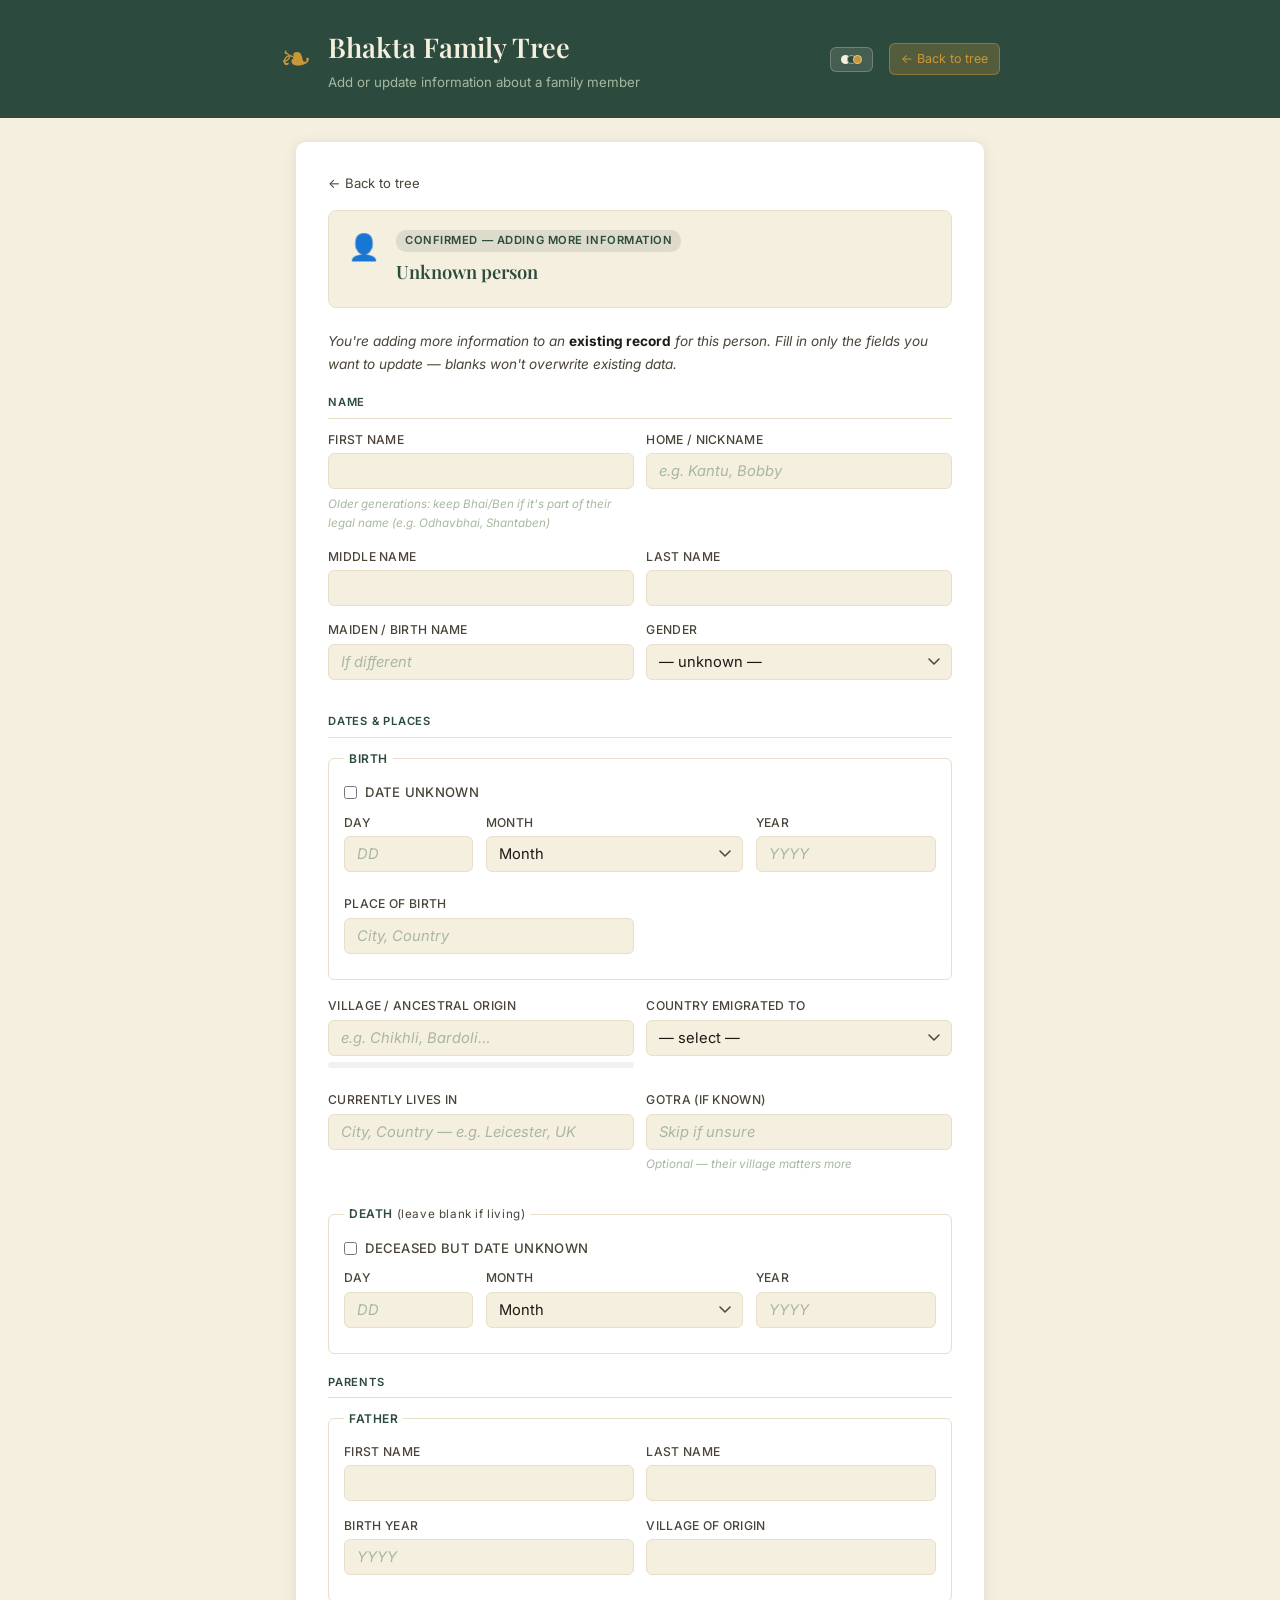
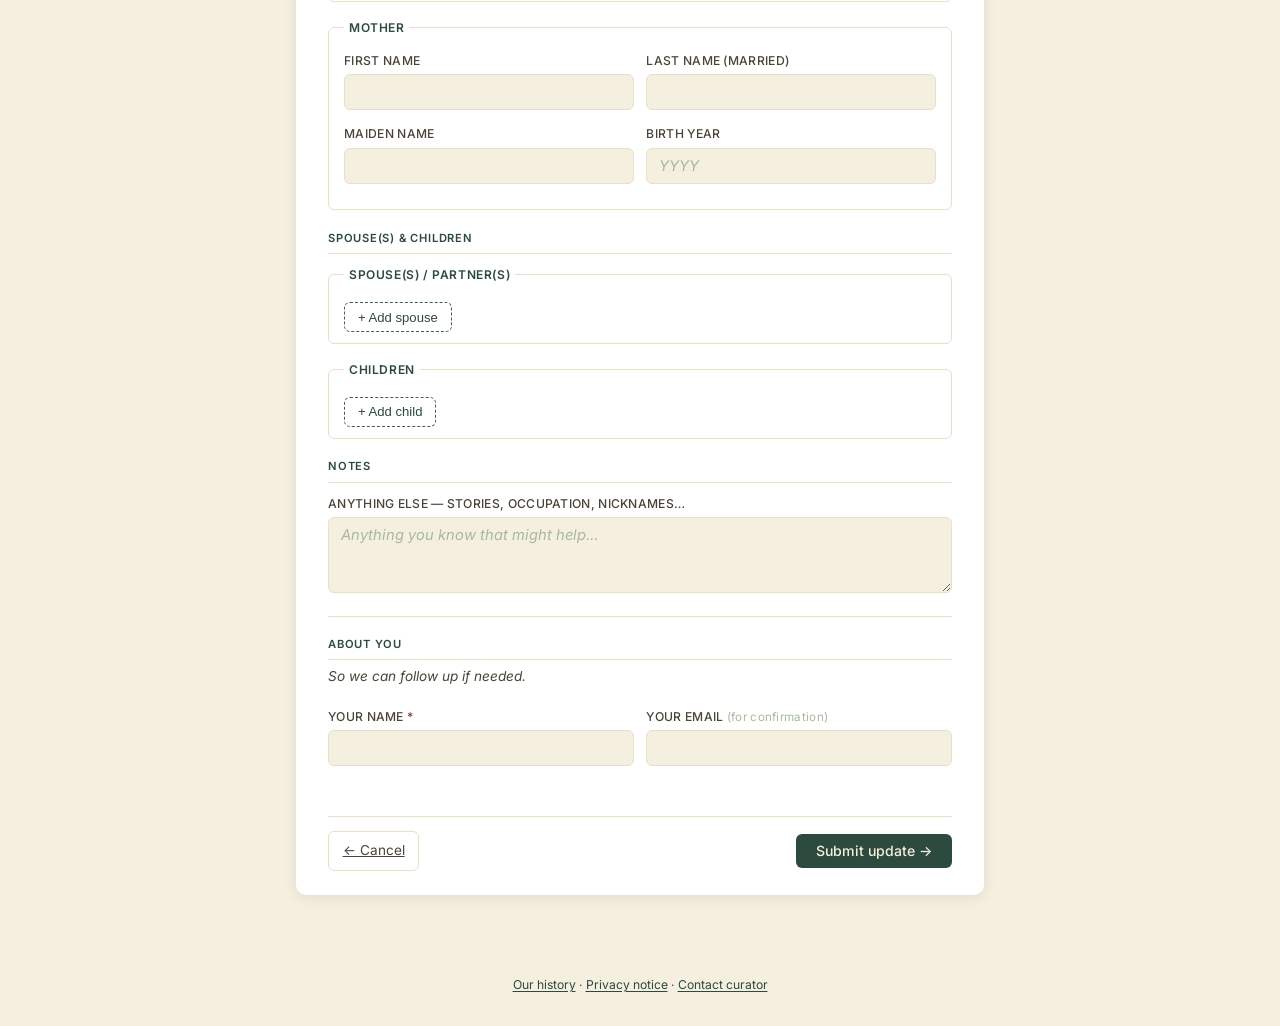
==== commit 30b98ac0: "Add village filter and advanced search; demote gotra; keep Bhai/Ben names - Viewer: village (gaam) d" ====
--- a/add.html
+++ b/add.html
@@ -157,6 +157,7 @@
         <div class="field-group">
           <label for="aFirst">First name</label>
           <input type="text" id="aFirst" autocomplete="off"/>
+          <span class="field-hint">Older generations: keep Bhai/Ben if it's part of their legal name (e.g. Odhavbhai, Shantaben)</span>
         </div>
         <div class="field-group">
           <label for="aAlias">Home / nickname</label>
@@ -179,26 +180,15 @@
           <input type="text" id="aMaiden" placeholder="If different" autocomplete="off"/>
         </div>
         <div class="field-group">
-          <label for="aGotra">Gotra</label>
-          <input type="text" id="aGotra" placeholder="e.g. Kashyap" list="gotra-list-add"/>
-          <datalist id="gotra-list-add">
-            <option value="Kashyap"/><option value="Vasishtha"/><option value="Bharadwaj"/>
-            <option value="Atri"/><option value="Vishwamitra"/><option value="Jamadagni"/>
-            <option value="Gautama"/><option value="Agastya"/><option value="Gargya"/>
-            <option value="Kaundinya"/><option value="Shrivatsa"/><option value="Sandilya"/>
-            <option value="Mudgala"/><option value="Shandilya"/><option value="Kapila"/>
-          </datalist>
-        </div>
-      </div>
-      <div class="field-group">
-        <label for="aGender">Gender</label>
-        <select id="aGender">
-          <option value="">— unknown —</option>
-          <option value="female">Female</option>
-          <option value="male">Male</option>
-          <option value="nonbinary">Non-binary</option>
-          <option value="other">Other</option>
-        </select>
+          <label for="aGender">Gender</label>
+          <select id="aGender">
+            <option value="">— unknown —</option>
+            <option value="female">Female</option>
+            <option value="male">Male</option>
+            <option value="nonbinary">Non-binary</option>
+            <option value="other">Other</option>
+          </select>
+        </div>
       </div>
 
       <!-- ── Dates & places ── -->
@@ -232,14 +222,19 @@
               <label>Place of birth</label>
               <input type="text" id="aBirthPlace" placeholder="City, Country"/>
             </div>
-            <div class="field-group">
-              <label>Village / ancestral origin</label>
-              <input type="text" id="aVillageOrigin" placeholder="e.g. Chikhli, Bardoli…" autocomplete="off"/>
-              <span id="aVillageOrigin-hint" class="village-hint" hidden></span>
-            </div>
-          </div>
-          <div class="field-group" style="margin-top:.5rem">
-            <label>Country emigrated to</label>
+          </div>
+        </div>
+      </fieldset>
+
+      <div class="places-block">
+        <div class="field-row">
+          <div class="field-group">
+            <label for="aVillageOrigin">Village / ancestral origin</label>
+            <input type="text" id="aVillageOrigin" placeholder="e.g. Chikhli, Bardoli…" autocomplete="off"/>
+            <span id="aVillageOrigin-hint" class="village-hint" hidden></span>
+          </div>
+          <div class="field-group">
+            <label for="aCountryEmigrated">Country emigrated to</label>
             <select id="aCountryEmigrated">
               <option value="">— select —</option>
               <optgroup label="Bhakta family countries">
@@ -269,7 +264,25 @@
             </select>
           </div>
         </div>
-      </fieldset>
+        <div class="field-row" style="margin-top:.5rem">
+          <div class="field-group">
+            <label for="aCurrentLocation">Currently lives in</label>
+            <input type="text" id="aCurrentLocation" placeholder="City, Country — e.g. Leicester, UK" autocomplete="off"/>
+          </div>
+          <div class="field-group">
+            <label for="aGotra">Gotra (if known)</label>
+            <input type="text" id="aGotra" placeholder="Skip if unsure" autocomplete="off" list="gotra-list-add"/>
+            <datalist id="gotra-list-add">
+              <option value="Kashyap"/><option value="Vasishtha"/><option value="Bharadwaj"/>
+              <option value="Atri"/><option value="Vishwamitra"/><option value="Jamadagni"/>
+              <option value="Gautama"/><option value="Agastya"/><option value="Gargya"/>
+              <option value="Kaundinya"/><option value="Shrivatsa"/><option value="Sandilya"/>
+              <option value="Mudgala"/><option value="Shandilya"/><option value="Kapila"/>
+            </datalist>
+            <span class="field-hint">Optional — their village matters more</span>
+          </div>
+        </div>
+      </div>
 
       <fieldset class="date-fieldset">
         <legend>Death <span class="legend-hint">(leave blank if living)</span></legend>
@@ -572,6 +585,7 @@
     birthPlace:   v('aBirthPlace')       || null,
     villageOrigin: v('aVillageOrigin')   || null,
     countryEmigrated: v('aCountryEmigrated') || null,
+    currentLocation: v('aCurrentLocation') || null,
     dod, dodUnknown: document.getElementById('aDodUnknown').checked,
 
     // Parents
--- a/css/style.css
+++ b/css/style.css
@@ -163,6 +163,9 @@
 /* Village hint */
 .village-hint{font-size:.74rem;color:var(--forest);background:color-mix(in srgb,var(--forest) 7%,transparent);border-radius:4px;padding:.18rem .5rem;display:block;margin-top:.15rem}
 
+/* Village & places block (outside the birth-date fieldset so "date unknown" never hides it) */
+.places-block{margin:.2rem 0 1rem}
+
 /* Person summary */
 .person-summary{background:var(--parchment);border:1px solid var(--parchment-d);border-radius:var(--radius);padding:.75rem .9rem;font-size:.83rem;color:var(--ink-soft);margin-bottom:.5rem;line-height:1.75}
 .person-summary strong{color:var(--ink);font-weight:500}
